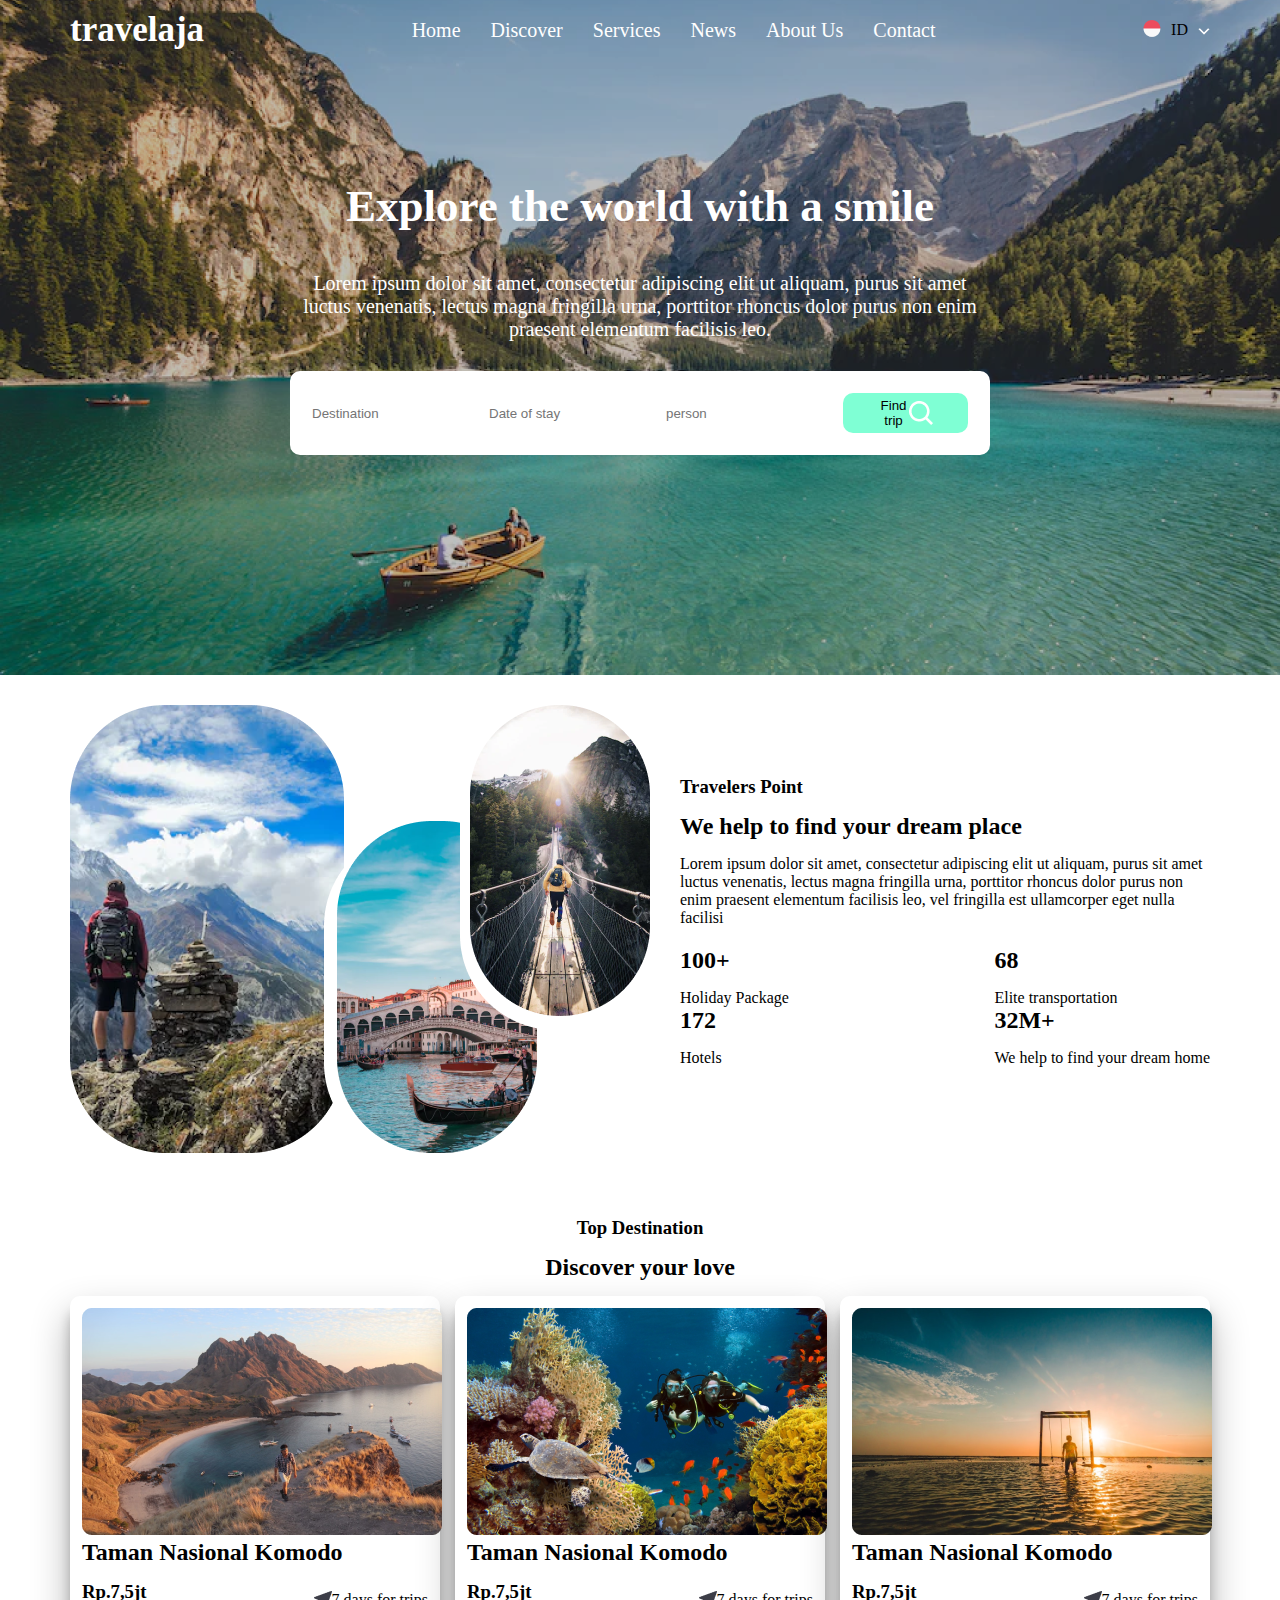
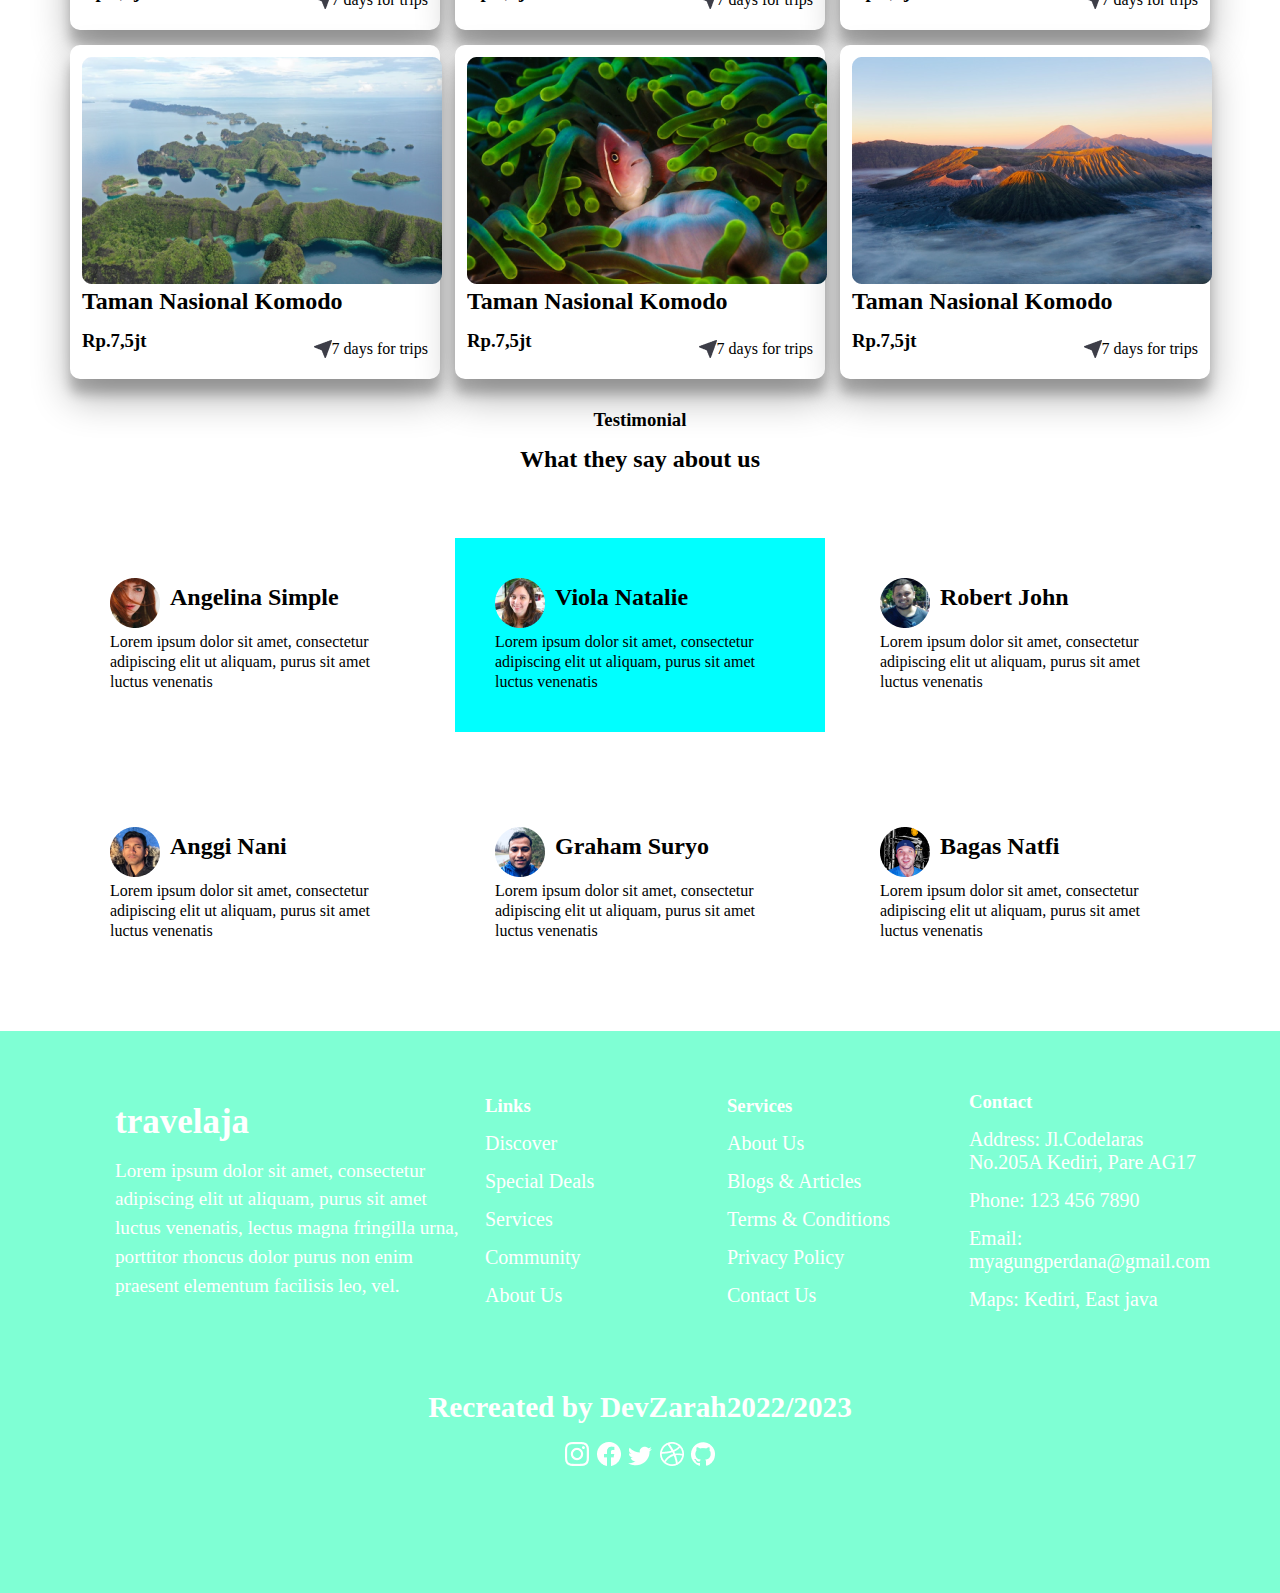
==== index.html @ 817340fe "First" ====
<!DOCTYPE html>
<html lang="en">
  <head>
    <meta charset="UTF-8" />
    <meta http-equiv="X-UA-Compatible" content="IE=edge" />
    <meta name="viewport" content="width=device-width, initial-scale=1.0" />
    <title>Travel landing page</title>
    <link rel="stylesheet" href="css/index.css" />
  </head>
  <body>
    <main>
      <div class="fBg">
        <header>
          <h1 class="logo">travelaja</h2>

          <nav>
            <a href="index.html">Home</a>
            <a href="discover.html">Discover</a>
            <a href="services.html">Services</a>
            <a href="news.html">News</a>
            <a href="about_us.html">About Us</a>
            <a href="contact.html">Contact</a>
          </nav>

          <div class="last">
            <div class="round">
              <img src="asset/indonesia-flag.png" alt="" />
            </div>
            <p>ID</p>
            <div class="arrow">
              <img src="asset/arrow-down-white.png" alt="" />
            </div>
          </div>
        </header>
        <div class="headerText">
          <h1>Explore the world with a smile</h1>
          <p>
            Lorem ipsum dolor sit amet, consectetur adipiscing elit ut aliquam,
            purus sit amet luctus venenatis, lectus magna fringilla urna,
            porttitor rhoncus dolor purus non enim praesent elementum facilisis
            leo.
          </p>
          <div class="boxxx">
           <div>
      <input type="text"
placeholder="Destination" class="input">
    </div>
    <div>
  <input type="text"
placeholder="Date of stay" class="input">
</div>
<div>
  <input type="text"
placeholder="person" class="input">
</div>
<button class="btn mobBtn">

  Find trip
<img src="asset/search.png" alt="">
</button>

</div> 
</div>

</div>
      <div class="second">
        <div class="images">
          <div>
            <img src="asset/travellers-point.png" alt="" />
          </div>
        </div>
        <div class="secondText">
          <h3>Travelers Point</h3>
          <h2>We help to find your dream place</h2>
          <p>
            Lorem ipsum dolor sit amet, consectetur adipiscing elit ut aliquam,
            purus sit amet luctus venenatis, lectus magna fringilla urna,
            porttitor rhoncus dolor purus non enim praesent elementum facilisis
            leo, vel fringilla est ullamcorper eget nulla facilisi
          </p>
          <div class="secondFlex">
            <div class="one">
              <div>
                <h2>100+</h2>
                <p>Holiday Package</p>
              </div>
              <div>
                <h2>172</h2>
                <p>Hotels</p>
              </div>
            </div>
            <div class="twoo">
              <div>
                <h2>68</h2>
                <p>Elite transportation</p>
              </div>
              <div>
                <h2>32M+</h2>
                <p>We help to find your dream home</p>
              </div>
            </div>
          </div>
        </div>
      </div>
      <div class="thirdText">
        <div class="center">
          <h3>Top Destination</h3>
          <h2>Discover your love</h2>
        </div>
        <div class="imagesHolder">
          <div class="box">
            <div class="img">
              <img src="asset/discovery-1.png" alt="" />
            </div>
            <div class="contents">
              <div class="head">
                <h2>Taman Nasional Komodo</h2>
              </div>
              <div class="flex">
                <h3>Rp.7,5jt</h3>
                <div class="flex2">
                  <img src="asset/discovery-location.png" alt="" />
                  <p>7 days for trips</p>
                </div>
              </div>
            
            </div>
          </div>
          <div class="box">
            <div class="img">
              <img src="asset/discovery-2.png" alt="" />
            </div>
            <div class="contents">
              <div class="head">
                <h2>Taman Nasional Komodo</h2>
              </div>
              <div class="flex">
                <h3>Rp.7,5jt</h3>
                <div class="flex2">
                  <img src="asset/discovery-location.png" alt="" />
                  <p>7 days for trips</p>
                </div>
              </div>
            </div>
          </div>
          <div class="box">
            <div class="img">
              <img src="asset/discovery-3.png" alt="" />
            </div>
            <div class="contents">
              <div class="head">
                <h2>Taman Nasional Komodo</h2>
              </div>
              <div class="flex">
                <h3>Rp.7,5jt</h3>
                <div class="flex2">
                  <img src="asset/discovery-location.png" alt="" />
                  <p>7 days for trips</p>
                </div>
              </div>
            </div>
          </div>
          <div class="box">
            <div class="img">
              <img src="asset/discovery-4.png" alt="" />
            </div>
            <div class="contents">
              <div class="head">
                <h2>Taman Nasional Komodo</h2>
              </div>
              <div class="flex">
                <h3>Rp.7,5jt</h3>
                <div class="flex2">
                  <img src="asset/discovery-location.png" alt="" />
                  <p>7 days for trips</p>
                </div>
              </div>
            </div>
          </div>
          <div class="box">
            <div class="img">
              <img src="asset/discovery-5.png" alt="" />
            </div>
            <div class="contents">
              <div class="head">
                <h2>Taman Nasional Komodo</h2>
              </div>
              <div class="flex">
                <h3>Rp.7,5jt</h3>
                <div class="flex2">
                  <img src="asset/discovery-location.png" alt="" />
                  <p>7 days for trips</p>
                </div>
              </div>
            </div>
          </div>
          <div class="box">
            <div class="img">
              <img src="asset/discovery-6.png" alt="" />
            </div>
            <div class="contents">
              <div class="head">
                <h2>Taman Nasional Komodo</h2>
              </div>
              <div class="flex">
                <h3>Rp.7,5jt</h3>
                <div class="flex2">
                  <img src="asset/discovery-location.png" alt="" />
                  <p>7 days for trips</p>
                </div>
              </div>
            </div>
          </div>
        </div>
      </div>
      <div class="testimonial">
        <div class="center">
          <h3>Testimonial</h3>
          <h2>What they say about us</h2>
        </div>
        <div class="con">
          <div class="minicon">
            <div class="title">
              <div><img src="asset/profile-1.png" alt="" /></div>
              <div>
                <h2>Angelina Simple</h2>
              </div>
            </div>
            <div class="text">
              <p>
                Lorem ipsum dolor sit amet, consectetur adipiscing elit ut
                aliquam, purus sit amet luctus venenatis
              </p>
            </div>
          </div>
          <div class="minicon color">
            <div class="title">
              <div><img src="asset/profile-2.png" alt="" /></div>
              <div>
                <h2>Viola Natalie</h2>
              </div>
            </div>
            <div class="text">
              <p>
                Lorem ipsum dolor sit amet, consectetur adipiscing elit ut
                aliquam, purus sit amet luctus venenatis
              </p>
            </div>
          </div>
          <div class="minicon">
            <div class="title">
              <div><img src="asset/profile-3.png" alt="" /></div>
              <div>
                <h2>Robert John</h2>
              </div>
            </div>
            <div class="text">
              <p>
                Lorem ipsum dolor sit amet, consectetur adipiscing elit ut
                aliquam, purus sit amet luctus venenatis
              </p>
            </div>
          </div>
          <div class="minicon">
            <div class="title">
              <div><img src="asset/profile-4.png" alt="" /></div>
              <div>
                <h2>Anggi Nani</h2>
              </div>
            </div>
            <div class="text">
              <p>
                Lorem ipsum dolor sit amet, consectetur adipiscing elit ut
                aliquam, purus sit amet luctus venenatis
              </p>
            </div>
          </div>
          <div class="minicon">
            <div class="title">
              <div><img src="asset/profile-5.png" alt="" /></div>
              <div>
                <h2>Graham Suryo</h2>
              </div>
            </div>
            <div class="text">
              <p>
                Lorem ipsum dolor sit amet, consectetur adipiscing elit ut
                aliquam, purus sit amet luctus venenatis
              </p>
            </div>
          </div>
          <div class="minicon">
            <div class="title">
              <div><img src="asset/profile-6.png" alt="" /></div>
              <div>
                <h2>Bagas Natfi</h2>
              </div>
            </div>
            <div class="text">
              <p>
                Lorem ipsum dolor sit amet, consectetur adipiscing elit ut
                aliquam, purus sit amet luctus venenatis
              </p>
            </div>
          </div>
        </div>
      </div>
      <footer>
        <div class="foot">
          <div class="one">
            <div class="word">
              <h2  class="logo">travelaja</h2>
              <p class="logoText">
                Lorem ipsum dolor sit amet, consectetur adipiscing elit ut
                aliquam, purus sit amet luctus venenatis, lectus magna fringilla
                urna, porttitor rhoncus dolor purus non enim praesent elementum
                facilisis leo, vel.
              </p>
            </div>
          </div>
          <div class="two">
            <h3>Links</h3>
            <div class="links">
              <a href="#">Discover</a>
              <a href="#">Special Deals</a>
              <a href="#">Services</a>
              <a href="#">Community</a>
              <a href="#">About Us</a>
            </div>
          </div>
          <div class="three">
            <h3>Services</h3>
          <div class="links">
              <a href="#">About Us</a>
            <a href="">Blogs & Articles</a>
            <a href="">Terms & Conditions</a>
            <a href="">Privacy Policy</a>
            <a href="">Contact Us</a>
          </div>
          </div>
          <div class="four">
            <h3>Contact</h3>
         <div class="links">
          <p>Address: Jl.Codelaras No.205A Kediri, Pare AG17</p>
          <p>Phone: 123 456 7890</p>
          <p>Email:<br>
            myagungperdana@gmail.com</p>
            <p>Maps: Kediri, East java</p>
         </div>
          </div>
        </div>
        
        <div class="icon">
          <h3> Recreated by DevZarah2022/2023</h3>
          <div class="tag">
            <img src="asset/instagram.png" alt="" />
            <img src="asset/facebook.png" alt="" />
            <img src="asset/twitter.png" alt="" />
            <img src="asset/dribble.png" alt="" />
            <img src="asset/github.png" alt="" />
          </div>
        </div>
      </footer>
    </main>
  </body>
</html>
---- css/index.css ----
* {
  box-sizing: border-box;
  margin: 0%;
  padding: 0%;
}
body{
  
  /* width: 100%vw; */
}
a {
  text-decoration: none;
  color: white;
}
main {
  width: 100%;
  margin: 0 auto;
}
header {
  display: flex;
  align-items: center;
  justify-content: space-between;
  padding-top: 0px;
  padding: 10px 70px;
}
.logo {
  font-size: 35px;
  margin: 0px;
}
nav {
  display: flex;
  justify-content: space-between;
  align-items: center;
  gap: 30px;
  font-size: 20px;

}
.last {
  display: flex;
  align-items: center;
  justify-content: space-between;
  gap: 10px;
}
.fBg {
  background-image: url("../asset/Background.png");
  padding-bottom: 100px;
margin-right: 0px;
  background-repeat: no-repeat;
}
h1 {
  font-size: 45px;
  color: white;
  margin-bottom: 40px;
}
.headerText {
  margin: 120px 0;
  text-align: center;
  color: white;
}
.headerText p {
  width: 700px;
  margin: 0 auto;
  font-size: 20px;
  margin-bottom: 30px;
  /* text-align: center;
    margin-left: 150px; */
}
/* .hold{
    position: relative;
} */
.boxxx {
  padding: 20px;
  border-radius: 10px;
  border: 2px solid white;
  width: 700px;
  background-color: white;
  display: flex;
  /* justify-content: space-between; */
  align-items: center;
  margin: 0 auto;
}
.input {
  background-color: transparent;
  border: none;
}
.btn {
  display: flex;
  justify-content: space-between;
  align-items: center;
  padding: 5px 35px;
  border-radius: 10px;
  background-color: aquamarine;
  border: none;
}
/* .black {
    position: absolute;
    top: 20px;
} */
.second {
  display: flex;
  flex-direction: row;
  padding: 30px 70px;
  justify-content: space-around;
  align-items: center;
}
.secondText {
  padding-left: 30px;
}
h3,
h2 {
  margin-bottom: 15px;
}
.secondFlex {
  display: flex;
  justify-content: space-between;
  margin: 20px 0px;
}
.thirdText {
  padding: 30px 70px;
}
.center {
  margin: 0 auto;
  text-align: center;
}
.imagesHolder {
  display: grid;
  grid-template-columns: repeat(auto-fit, minmax(350px, 3fr));
  gap: 15px;
  align-items: center;

}

.box {
  background-color: white;
  padding: 10px;
  width: 100%;
  margin: 0 auto;
  border-radius: 10px;
  border: 2px solid white;
  gap: 10px;
  box-shadow:  0 19px 38px rgba(0,0,0,0.30), 0 15px 12px rgba(0,0,0,0.22);
}
.flex {
  display: flex;
  justify-content: space-between;
  align-items: center;
}
.flex2 {
  display: flex;
  justify-content: space-between;
  align-items: center;
}

.con {
  display: grid;
  grid-template-columns: repeat(auto-fit, minmax(350px, 2fr));
  gap: 15px;
  padding: 30px 70px;
}
.title {
  display: flex;
  align-items: center;
  gap: 10px;
}
.minicon {
  margin: 20px 0px;
  padding: 40px;
  width: 100%;
}
.color {
  background-color: aqua;
}
.text {
  line-height: 20px;
}

footer {
  padding: 30px 70px;
  background-color: aquamarine;
  padding-bottom: 70px;
  color: white;
}
.foot {
  display: flex;
  justify-content: space-between;
  align-items: center;
  gap: 15px;
}

.two,
.three,
.four {
padding-bottom: 30px;
  flex-basis: 60%;
  margin-top: 30px;
}
.links {
  display: flex;
  flex-direction: column;
  gap: 15px;
  font-size: 20px;
  color: white;

}
.word{
  padding: 30px 45px;
  width: 400px;
}
.icon {
  /* margin: 0 auto; */
  text-align: center;
  margin: 50px 0px;
  font-size: 25px;
  color: white;
}
.logoText{
  width: 350px;
  line-height: 1.5;
  font-size: 1.2em;
  color: white;
  margin-top: 15px;
}
.tag{
  margin-top: 15px;
  font-size: 30px;
}
@media screen and (max-width: 600px) {
nav{
  display: none;
}
.last{
  display: none;
}
h1{
  font-size: 40.5px;
  color: white;
text-align: center;
}
.headerText p {
width: 450px;
text-align: center;
}
.input{
  display: none;
}
.boxxx{
  width: 450px;
}
.mobBtn{
  text-align: end;
  margin-left: 80px;
  border: 2px solid green;
}

.second {
display: flex;
flex-direction: column;
  padding: 20px 0px;
}
.images{
  width: 100%;
  margin: 0 auto;
  text-align: center;
}
.secondText {
  padding-left: 0px;
  margin-top: 60px;
padding: 20px 30px;
}
.secondFlex{
  display: flex;
  flex-direction: column;
}
.one h2,.twoo h2{
  margin: 10px 0px;
}
.imagesHolder{
  padding: 0px;
  display: flex;
  flex-direction: column;
}
.imagesHolder img{
  width: 100%;
}
.flex2 img{
  width: 10%;
}
.imagesHolder
.box {
  background-color: white;
  /* padding: 10px; */
  width: 100%;
  margin: 0 auto;
  border-radius: 10px;
  border: 2px solid white;
  gap: 10px;
  box-shadow:  0 19px 38px rgba(0,0,0,0.30), 0 15px 12px rgba(0,0,0,0.22);
}
.foot{
  display: flex;
  flex-direction: column;
  align-items: flex-start;
}
.word{
  padding: 0px;
  width: 300px;
}
}
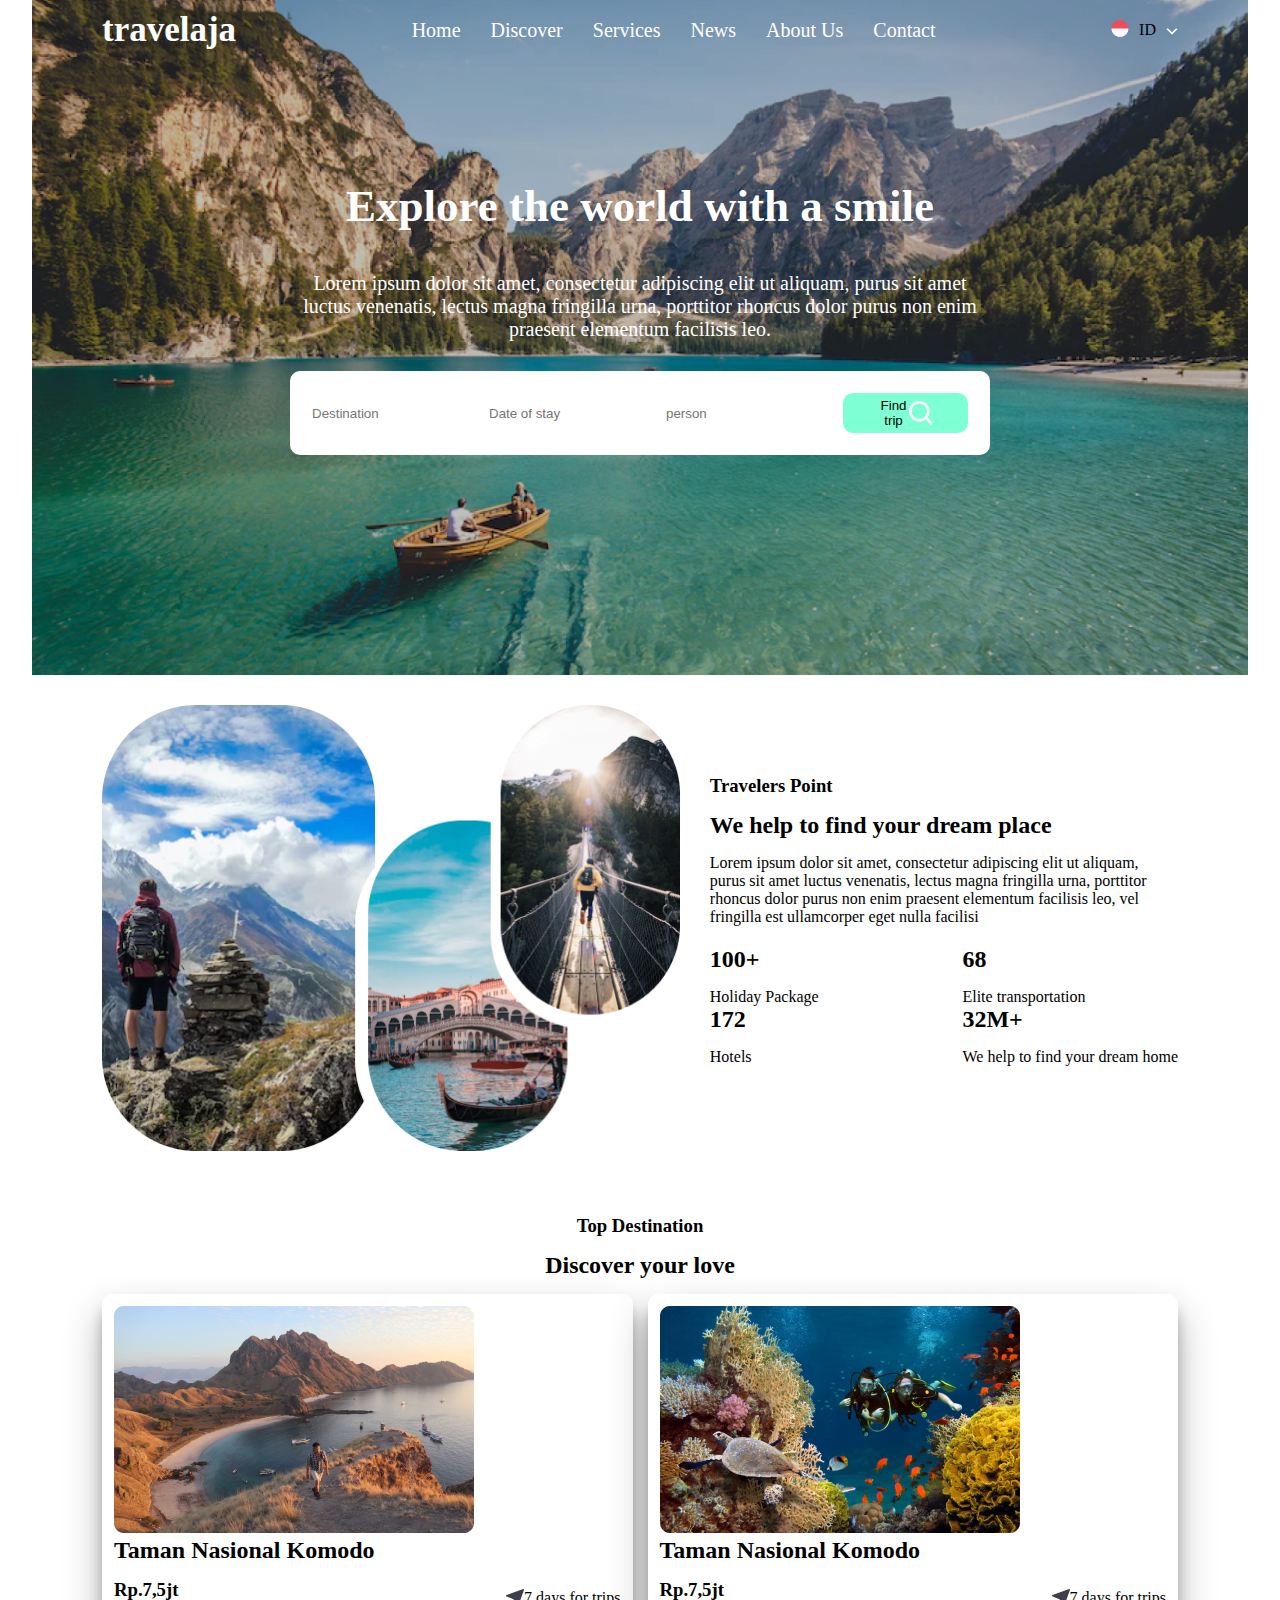
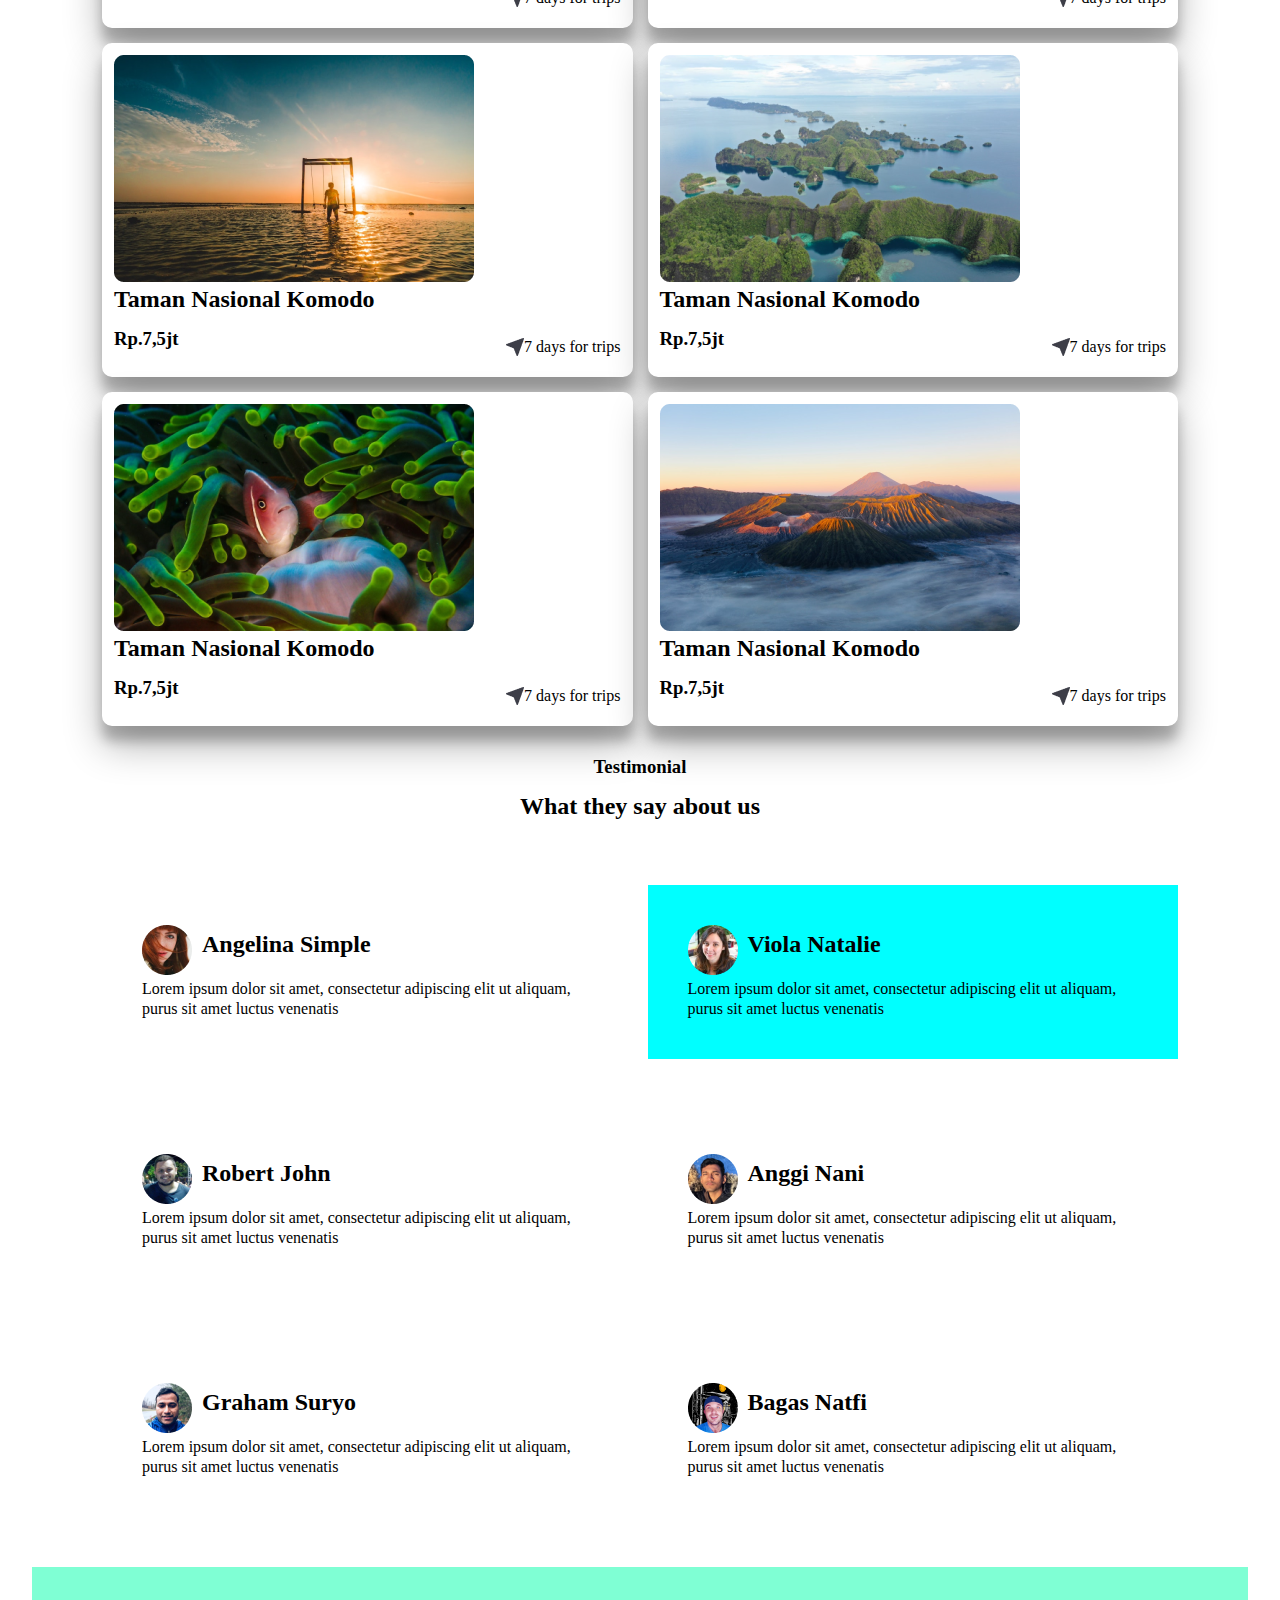
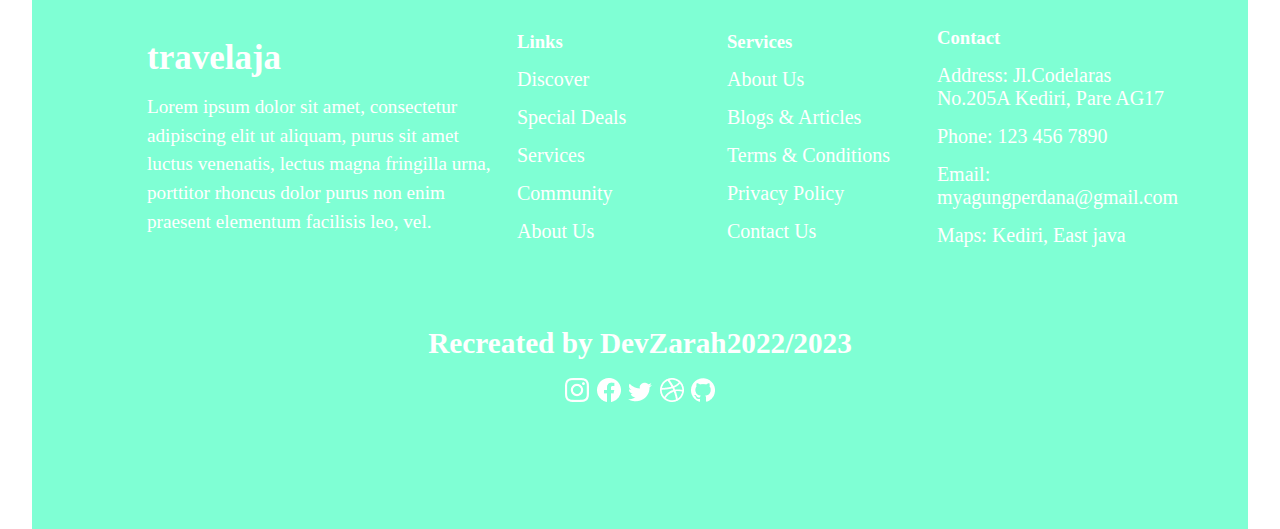
==== commit bf3dbd99: "second_commit" ====
--- a/index.html
+++ b/index.html
@@ -65,7 +65,7 @@
 </div>
       <div class="second">
         <div class="images">
-          <div>
+          <div class="map"> 
             <img src="asset/travellers-point.png" alt="" />
           </div>
         </div>
--- a/css/index.css
+++ b/css/index.css
@@ -3,18 +3,19 @@
   margin: 0%;
   padding: 0%;
 }
-body{
-  
-  /* width: 100%vw; */
+main{
+  width: 95%;
+  margin: 0 auto;
+
 }
 a {
   text-decoration: none;
   color: white;
 }
-main {
-  width: 100%;
-  margin: 0 auto;
-}
+/* main {
+  width: 100%;
+  margin: 0 auto;
+} */
 header {
   display: flex;
   align-items: center;
@@ -22,6 +23,7 @@
   padding-top: 0px;
   padding: 10px 70px;
 }
+
 .logo {
   font-size: 35px;
   margin: 0px;
@@ -44,6 +46,7 @@
   background-image: url("../asset/Background.png");
   padding-bottom: 100px;
 margin-right: 0px;
+background-size: cover;
   background-repeat: no-repeat;
 }
 h1 {
@@ -67,6 +70,13 @@
 /* .hold{
     position: relative;
 } */
+
+.map{
+  max-width: 700px;
+}
+.map img{
+  width: 100%;
+}
 .boxxx {
   padding: 20px;
   border-radius: 10px;
@@ -104,6 +114,7 @@
 }
 .secondText {
   padding-left: 30px;
+  width: 500px;
 }
 h3,
 h2 {
@@ -223,7 +234,7 @@
   margin-top: 15px;
   font-size: 30px;
 }
-@media screen and (max-width: 600px) {
+@media screen and (max-width: 767px) {
 nav{
   display: none;
 }
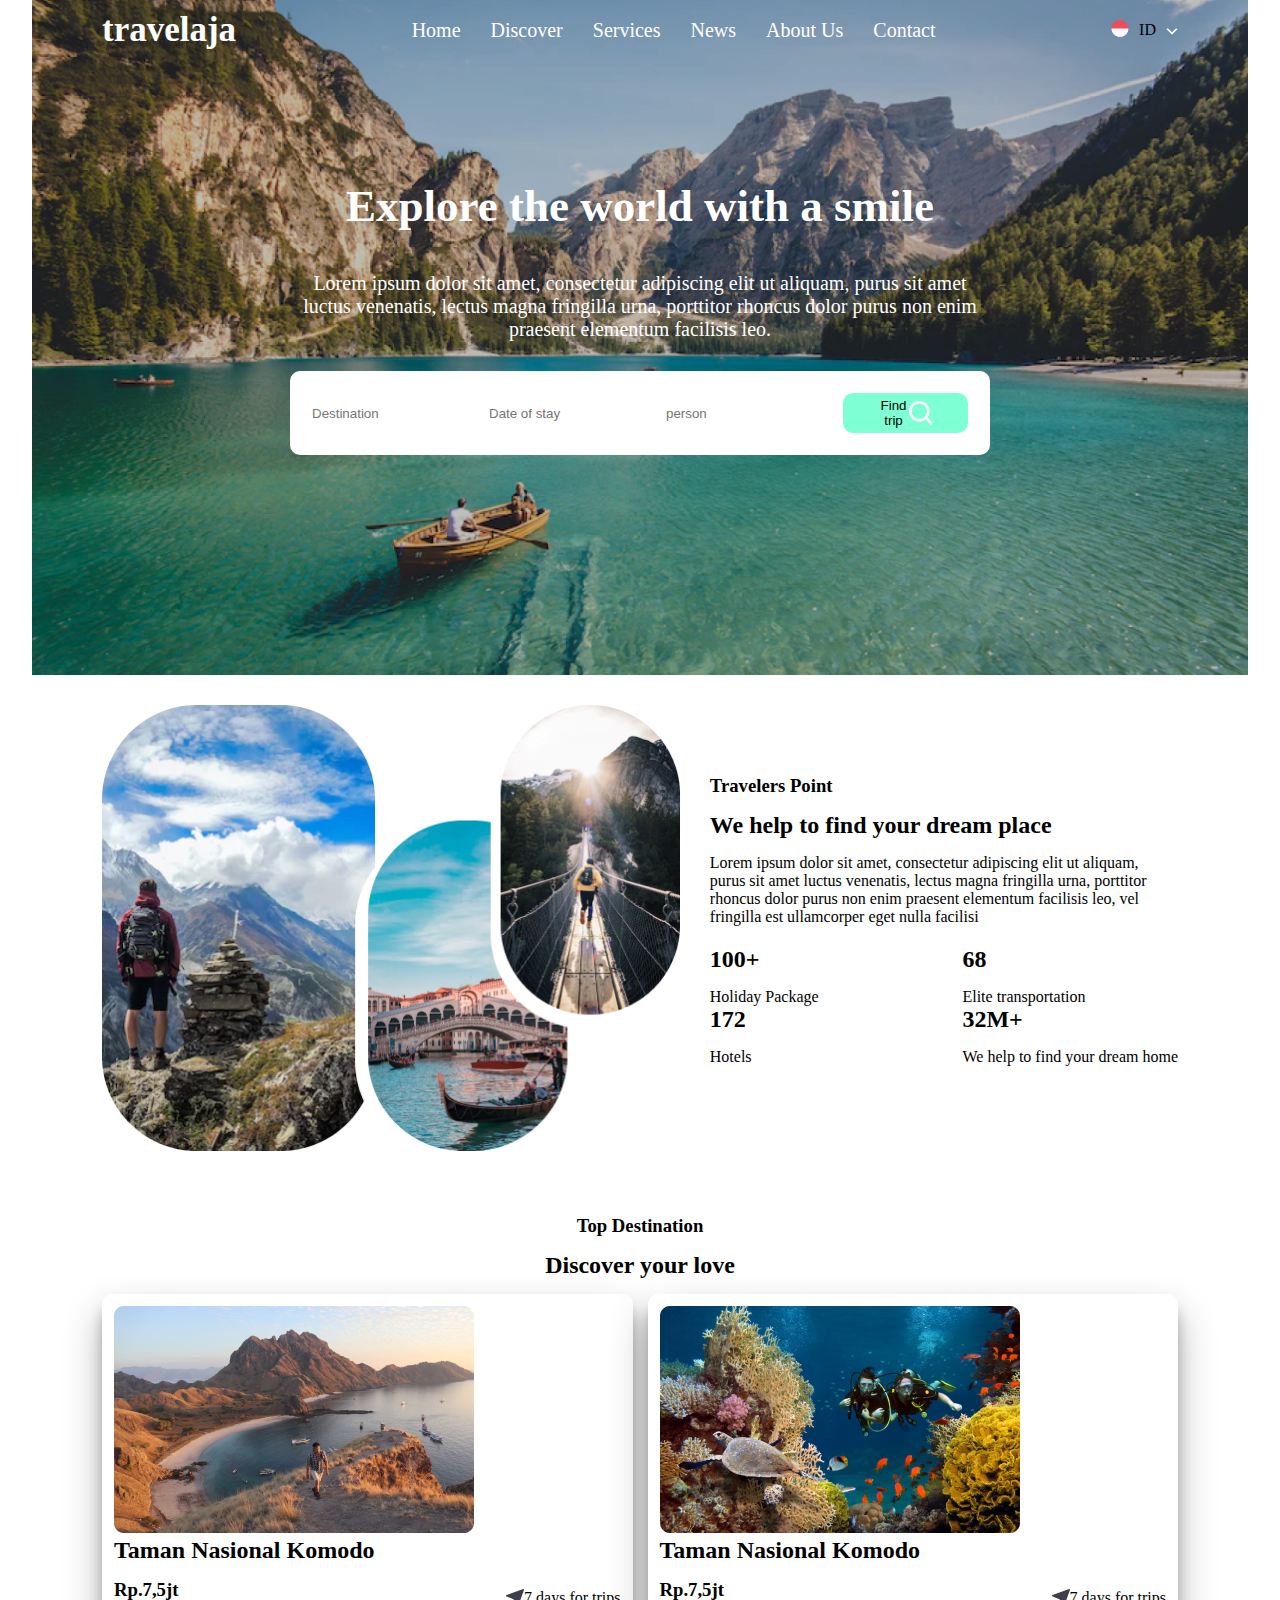
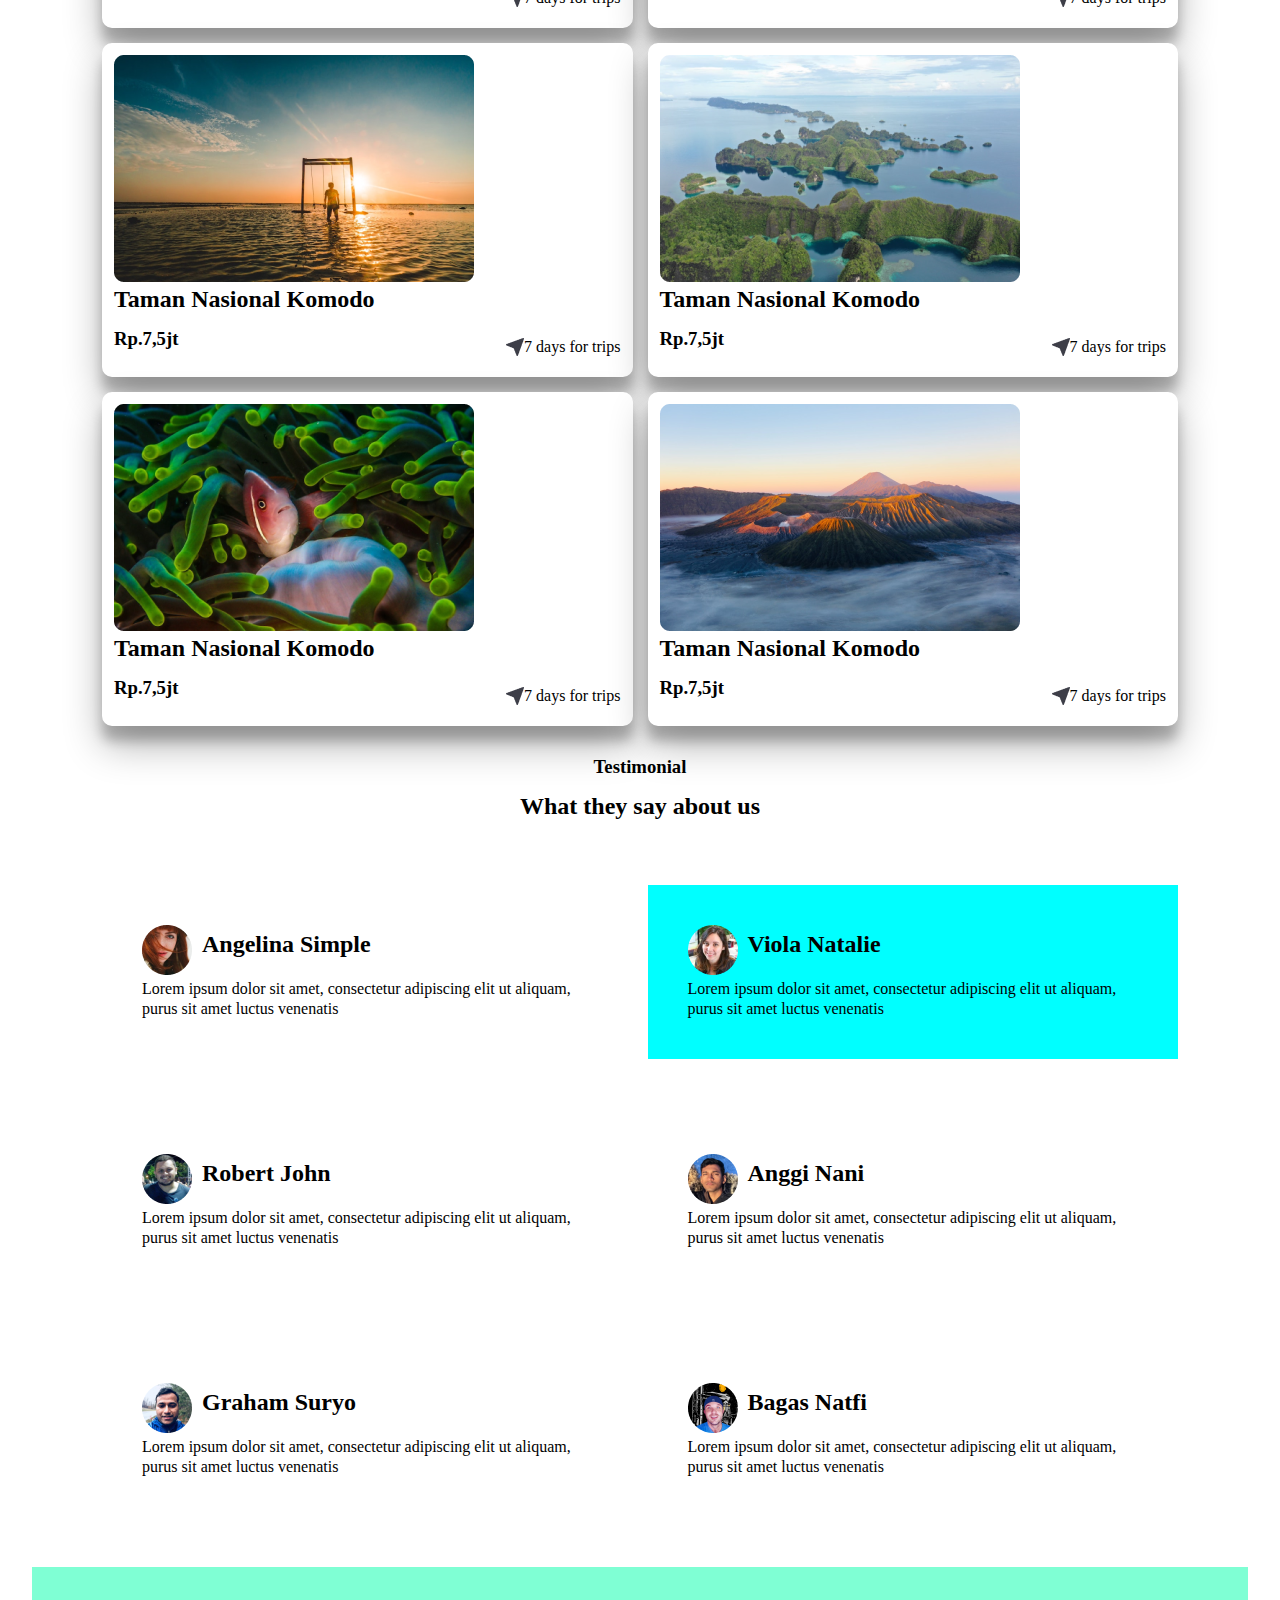
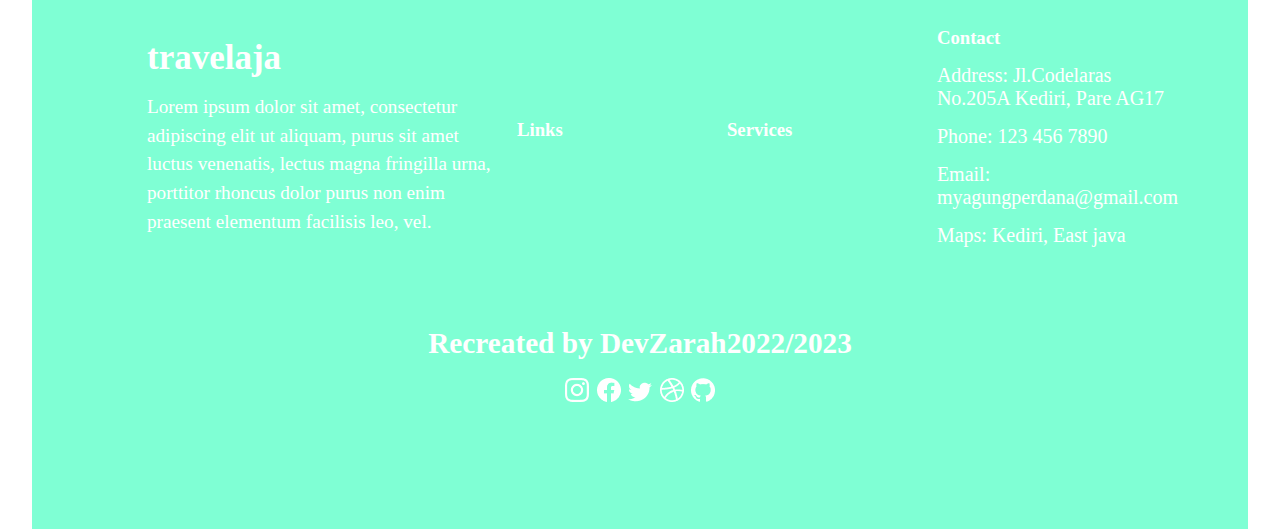
==== commit 863ffe10: "hamburger" ====
--- a/index.html
+++ b/index.html
@@ -31,7 +31,31 @@
               <img src="asset/arrow-down-white.png" alt="" />
             </div>
           </div>
+
+        <div class="navbar_container hide">
+          <div class="brand">
+            <h1>travelaja</h1>
+          </div>
+          <div class="bar">
+            <p onclick="showNav()">&#9776;</p>
+          </div>
+    
+        </div>
+   
+
         </header>
+        <div id="navLinks" class="mob_hide">
+          <nav class="links">
+            <a href="index.html">Home</a>
+            <a href="discover.html">Discover</a>
+            <a href="services.html">Services</a>
+            <a href="news.html">News</a>
+            <a href="about_us.html">About Us</a>
+            <a href="contact.html">Contact</a>
+          </nav>
+
+        </div>
+     
         <div class="headerText">
           <h1>Explore the world with a smile</h1>
           <p>
@@ -362,5 +386,19 @@
         </div>
       </footer>
     </main>
+
+
+    <script>
+      const navLinks = document.getElementById('navLinks');
+              function showNav() {
+                      if (window.innerWidth > 600) {
+                              navLinks.classList.remove('mob_hide')
+                      } else {
+                              navLinks.classList.toggle('mob_hide');
+                      }
+      }
+      window.addEventListener('resize', showNav)
+      
+  </script>
   </body>
 </html>
--- a/css/index.css
+++ b/css/index.css
@@ -8,6 +8,21 @@
   margin: 0 auto;
 
 }
+/* .bar{
+  display: none;
+}
+.brand{
+  display: none;
+}
+.mob_hide{
+  display: none;
+} */
+.hide{
+  display: none;
+}
+.show{
+  display: block;
+}
 a {
   text-decoration: none;
   color: white;
@@ -41,6 +56,9 @@
   align-items: center;
   justify-content: space-between;
   gap: 10px;
+}
+.links a{
+  display: none;
 }
 .fBg {
   background-image: url("../asset/Background.png");
@@ -235,8 +253,58 @@
   font-size: 30px;
 }
 @media screen and (max-width: 767px) {
+  main{
+    margin: 0 auto;
+  }
+
+.logo{
+    display: none;
+  }
+  .mob_hide{
+    display: none;
+    
+  }
 nav{
   display: none;
+}
+.bar {
+  display: block;
+  width: 25px;
+  height: 25px;
+  font-size: 25px;
+color:white;
+  cursor: pointer;
+}
+.brand{
+  max-width: 180px;
+  margin-top: 40px;
+}
+.navbar_container{
+  width: 100%;
+  display: flex;
+  justify-content: space-between;
+  align-items: center;
+  margin: 10px auto; 
+  font-size: 14.5px;
+  gap: 30px;
+ flex-wrap: wrap;
+
+}
+.links {
+
+  display: flex;
+  flex-direction: column; 
+ justify-content: flex-start;
+  gap: 0;
+  width: 500px;
+}
+.links a {
+  display: block;
+  border-bottom: 1px solid aquamarine;
+  width: 70%;
+  padding: 10px 0;
+  text-align: center;
+  color: aqua;
 }
 .last{
   display: none;
@@ -244,7 +312,7 @@
 h1{
   font-size: 40.5px;
   color: white;
-text-align: center;
+/* text-align: center; */
 }
 .headerText p {
 width: 450px;
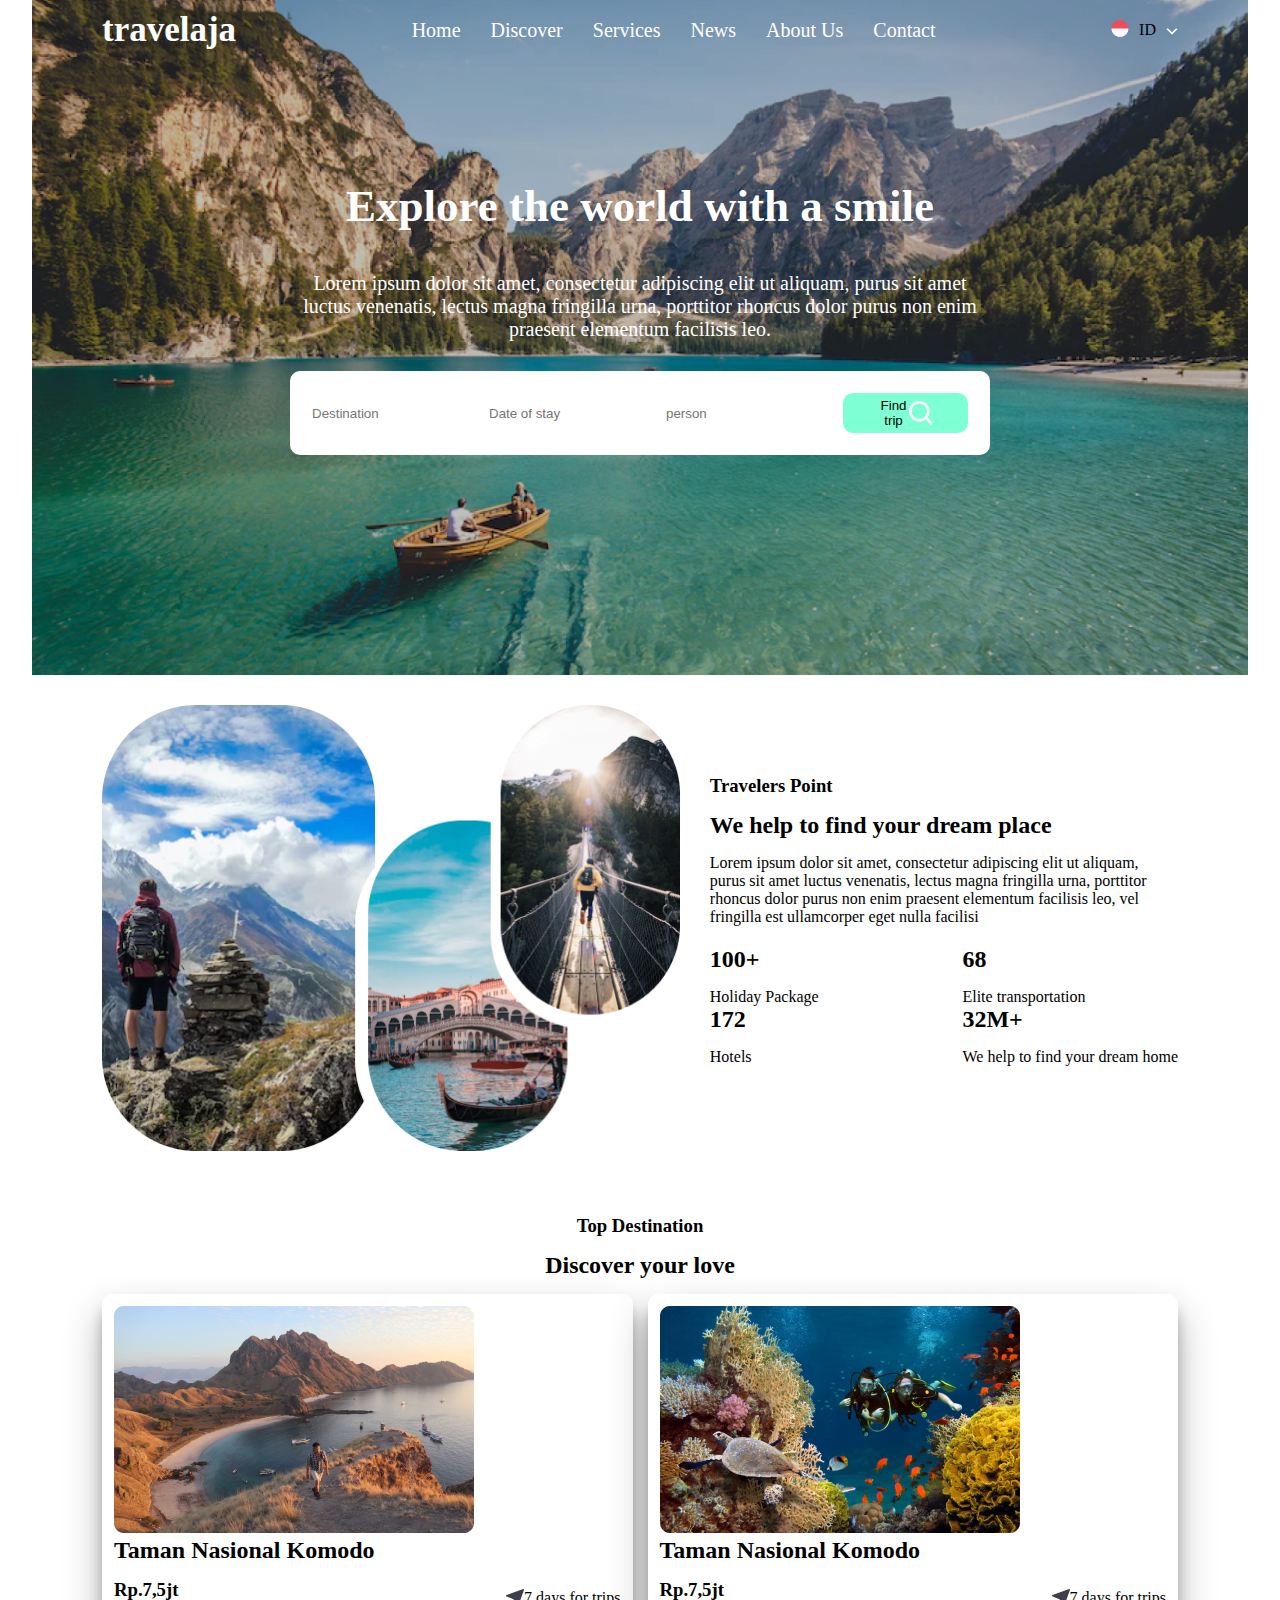
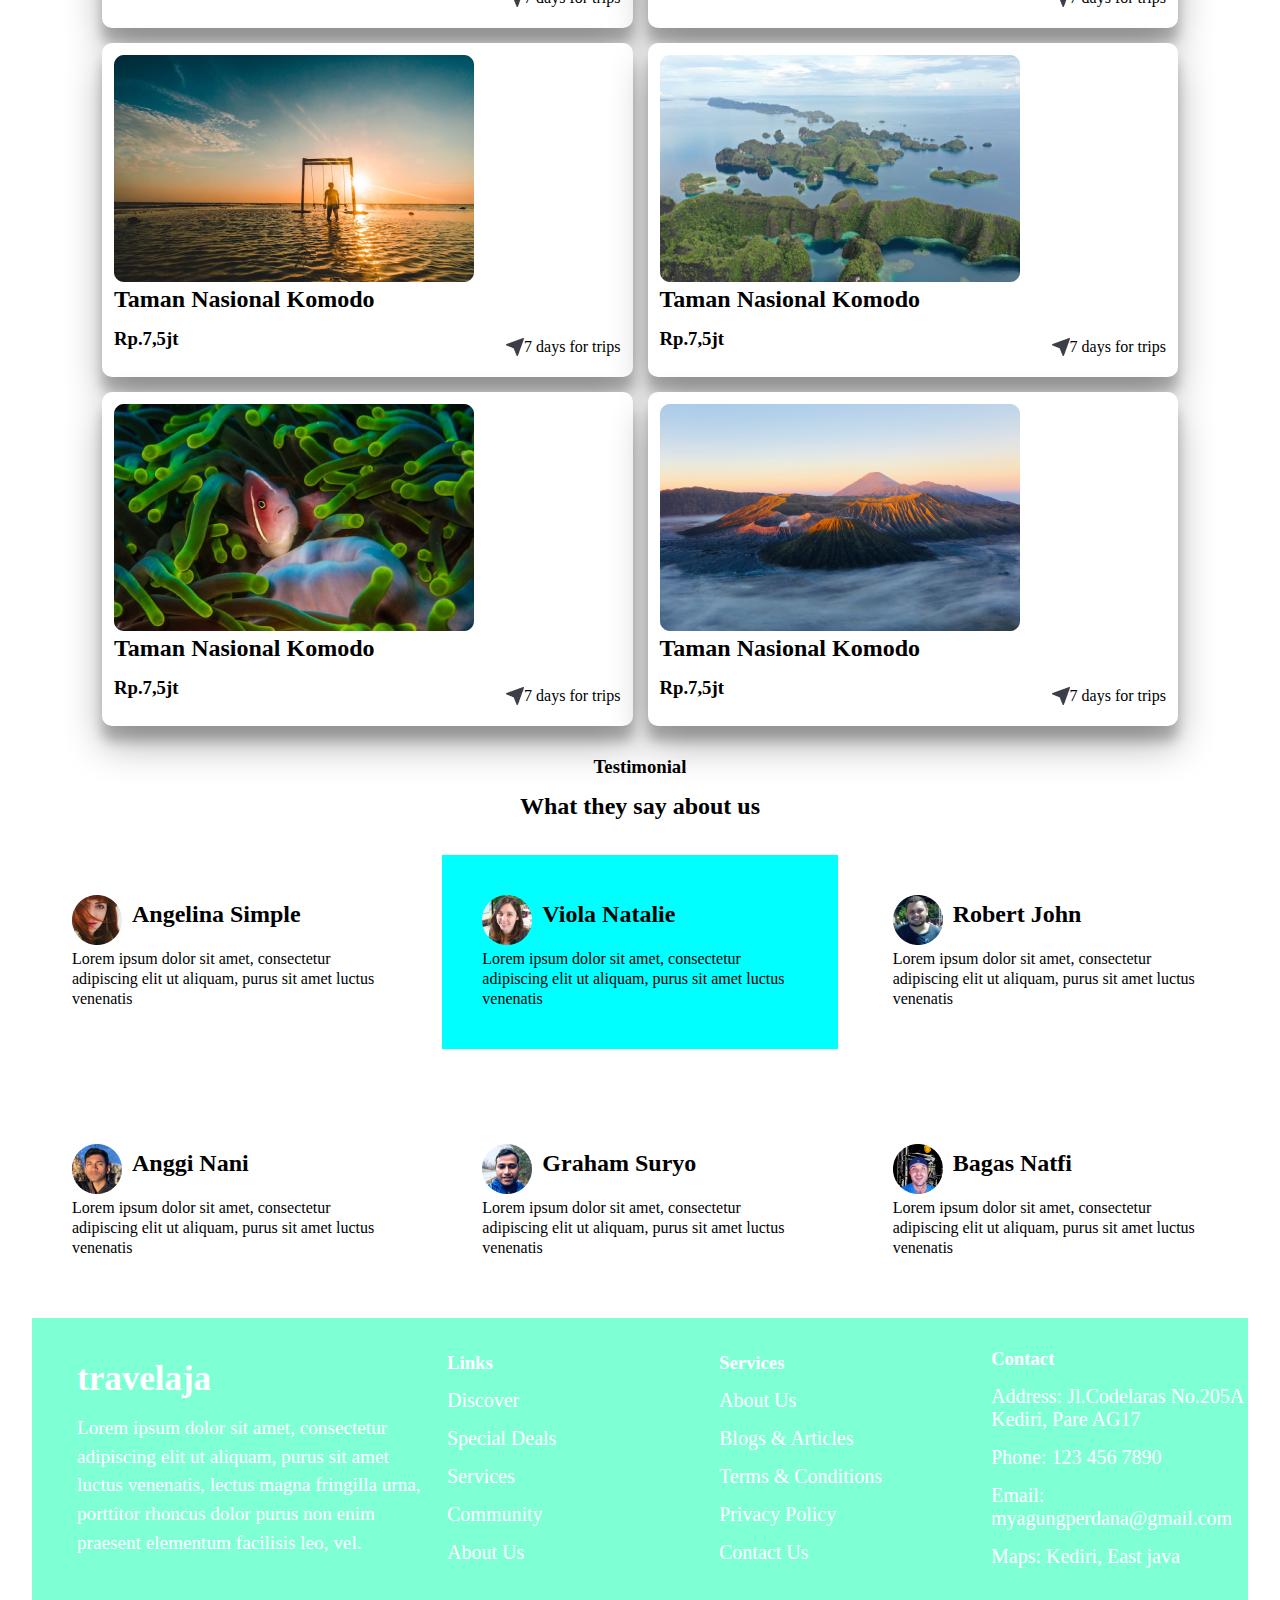
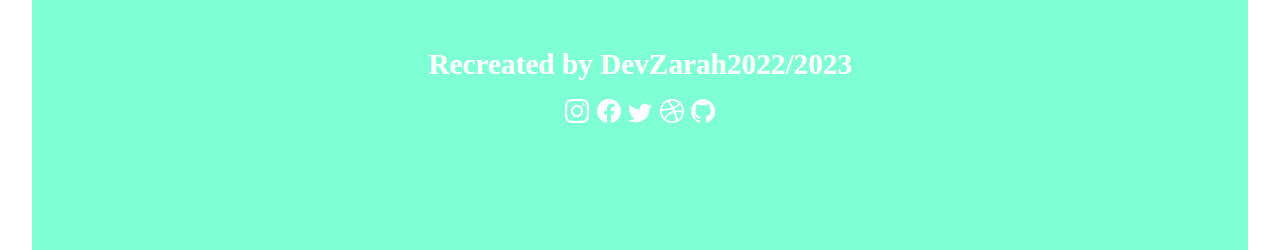
==== commit 7a8404ae: "updates" ====
--- a/index.html
+++ b/index.html
@@ -11,7 +11,7 @@
     <main>
       <div class="fBg">
         <header>
-          <h1 class="logo">travelaja</h2>
+          <h1 class="logo">travelaja</h1>
 
           <nav>
             <a href="index.html">Home</a>
@@ -45,7 +45,7 @@
 
         </header>
         <div id="navLinks" class="mob_hide">
-          <nav class="links">
+          <nav class="linkss">
             <a href="index.html">Home</a>
             <a href="discover.html">Discover</a>
             <a href="services.html">Services</a>
@@ -58,7 +58,7 @@
      
         <div class="headerText">
           <h1>Explore the world with a smile</h1>
-          <p>
+          <p class="headText">
             Lorem ipsum dolor sit amet, consectetur adipiscing elit ut aliquam,
             purus sit amet luctus venenatis, lectus magna fringilla urna,
             porttitor rhoncus dolor purus non enim praesent elementum facilisis
@@ -96,7 +96,7 @@
         <div class="secondText">
           <h3>Travelers Point</h3>
           <h2>We help to find your dream place</h2>
-          <p>
+          <p class="texxt">
             Lorem ipsum dolor sit amet, consectetur adipiscing elit ut aliquam,
             purus sit amet luctus venenatis, lectus magna fringilla urna,
             porttitor rhoncus dolor purus non enim praesent elementum facilisis
@@ -355,7 +355,7 @@
           <div class="three">
             <h3>Services</h3>
           <div class="links">
-              <a href="#">About Us</a>
+            <a href="#">About Us</a>
             <a href="">Blogs & Articles</a>
             <a href="">Terms & Conditions</a>
             <a href="">Privacy Policy</a>
--- a/css/index.css
+++ b/css/index.css
@@ -3,10 +3,9 @@
   margin: 0%;
   padding: 0%;
 }
-main{
+main {
   width: 95%;
   margin: 0 auto;
-
 }
 /* .bar{
   display: none;
@@ -17,10 +16,10 @@
 .mob_hide{
   display: none;
 } */
-.hide{
-  display: none;
-}
-.show{
+.hide {
+  display: none;
+}
+.show {
   display: block;
 }
 a {
@@ -49,7 +48,9 @@
   align-items: center;
   gap: 30px;
   font-size: 20px;
-
+}
+.headText {
+  width: 500px;
 }
 .last {
   display: flex;
@@ -57,14 +58,14 @@
   justify-content: space-between;
   gap: 10px;
 }
-.links a{
+.linkss a {
   display: none;
 }
 .fBg {
   background-image: url("../asset/Background.png");
   padding-bottom: 100px;
-margin-right: 0px;
-background-size: cover;
+  margin-right: 0px;
+  background-size: cover;
   background-repeat: no-repeat;
 }
 h1 {
@@ -89,10 +90,10 @@
     position: relative;
 } */
 
-.map{
+.map {
   max-width: 700px;
 }
-.map img{
+.map img {
   width: 100%;
 }
 .boxxx {
@@ -155,7 +156,6 @@
   grid-template-columns: repeat(auto-fit, minmax(350px, 3fr));
   gap: 15px;
   align-items: center;
-
 }
 
 .box {
@@ -166,7 +166,7 @@
   border-radius: 10px;
   border: 2px solid white;
   gap: 10px;
-  box-shadow:  0 19px 38px rgba(0,0,0,0.30), 0 15px 12px rgba(0,0,0,0.22);
+  box-shadow: 0 19px 38px rgba(0, 0, 0, 0.3), 0 15px 12px rgba(0, 0, 0, 0.22);
 }
 .flex {
   display: flex;
@@ -183,7 +183,7 @@
   display: grid;
   grid-template-columns: repeat(auto-fit, minmax(350px, 2fr));
   gap: 15px;
-  padding: 30px 70px;
+  /* padding: 30px 70px; */
 }
 .title {
   display: flex;
@@ -203,7 +203,7 @@
 }
 
 footer {
-  padding: 30px 70px;
+  /* padding: 30px 70px; */
   background-color: aquamarine;
   padding-bottom: 70px;
   color: white;
@@ -218,7 +218,7 @@
 .two,
 .three,
 .four {
-padding-bottom: 30px;
+  padding-bottom: 30px;
   flex-basis: 60%;
   margin-top: 30px;
 }
@@ -228,9 +228,9 @@
   gap: 15px;
   font-size: 20px;
   color: white;
-
-}
-.word{
+}
+
+.word {
   padding: 30px 45px;
   width: 400px;
 }
@@ -241,146 +241,153 @@
   font-size: 25px;
   color: white;
 }
-.logoText{
+.logoText {
   width: 350px;
   line-height: 1.5;
   font-size: 1.2em;
   color: white;
   margin-top: 15px;
 }
-.tag{
+.tag {
   margin-top: 15px;
   font-size: 30px;
 }
 @media screen and (max-width: 767px) {
-  main{
+  main {
     margin: 0 auto;
-  }
-
-.logo{
-    display: none;
-  }
-  .mob_hide{
-    display: none;
-    
-  }
-nav{
-  display: none;
-}
-.bar {
-  display: block;
-  width: 25px;
-  height: 25px;
-  font-size: 25px;
-color:white;
-  cursor: pointer;
-}
-.brand{
-  max-width: 180px;
-  margin-top: 40px;
-}
-.navbar_container{
-  width: 100%;
-  display: flex;
-  justify-content: space-between;
-  align-items: center;
-  margin: 10px auto; 
-  font-size: 14.5px;
-  gap: 30px;
- flex-wrap: wrap;
-
-}
-.links {
-
-  display: flex;
-  flex-direction: column; 
- justify-content: flex-start;
-  gap: 0;
-  width: 500px;
-}
-.links a {
+    width: 95%;
+  }
+
+  header .logo {
+    display: none;
+  }
+  .headText {
+    max-width: 350px;
+  }
+  .mob_hide {
+    display: none;
+  }
+  nav {
+    display: none;
+  }
+  .bar {
+    display: block;
+    width: 25px;
+    height: 25px;
+    font-size: 25px;
+    color: white;
+    cursor: pointer;
+  }
+  .brand {
+    max-width: 180px;
+    margin-top: 40px;
+  }
+  .navbar_container {
+    width: 100%;
+    display: flex;
+    justify-content: space-between;
+    align-items: center;
+    margin: 10px auto;
+    font-size: 14.5px;
+    gap: 30px;
+    flex-wrap: wrap;
+  }
+  .linkss {
+    display: flex;
+    flex-direction: column;
+    justify-content: flex-start;
+    gap: 0;
+    width: 500px;
+  }
+  /* .links a {
   display: block;
   border-bottom: 1px solid aquamarine;
   width: 70%;
   padding: 10px 0;
   text-align: center;
   color: aqua;
-}
-.last{
-  display: none;
-}
-h1{
-  font-size: 40.5px;
-  color: white;
-/* text-align: center; */
-}
-.headerText p {
-width: 450px;
-text-align: center;
-}
-.input{
-  display: none;
-}
-.boxxx{
-  width: 450px;
-}
-.mobBtn{
-  text-align: end;
-  margin-left: 80px;
-  border: 2px solid green;
-}
-
-.second {
-display: flex;
-flex-direction: column;
-  padding: 20px 0px;
-}
-.images{
-  width: 100%;
-  margin: 0 auto;
-  text-align: center;
-}
-.secondText {
-  padding-left: 0px;
-  margin-top: 60px;
-padding: 20px 30px;
-}
-.secondFlex{
-  display: flex;
-  flex-direction: column;
-}
-.one h2,.twoo h2{
-  margin: 10px 0px;
-}
-.imagesHolder{
-  padding: 0px;
-  display: flex;
-  flex-direction: column;
-}
-.imagesHolder img{
-  width: 100%;
-}
-.flex2 img{
-  width: 10%;
-}
-.imagesHolder
-.box {
-  background-color: white;
-  /* padding: 10px; */
-  width: 100%;
-  margin: 0 auto;
-  border-radius: 10px;
-  border: 2px solid white;
-  gap: 10px;
-  box-shadow:  0 19px 38px rgba(0,0,0,0.30), 0 15px 12px rgba(0,0,0,0.22);
-}
-.foot{
-  display: flex;
-  flex-direction: column;
-  align-items: flex-start;
-}
-.word{
-  padding: 0px;
-  width: 300px;
-}
-}
+  color: red;
+} */
+  .last {
+    display: none;
+  }
+  h1 {
+    font-size: 40.5px;
+    color: white;
+    /* text-align: center; */
+  }
+  .headerText p {
+    width: 450px;
+    text-align: center;
+  }
+  .input {
+    display: none;
+  }
+  .boxxx {
+    width: 450px;
+  }
+  .mobBtn {
+    text-align: end;
+    margin-left: 80px;
+    border: 2px solid green;
+  }
+
+  .second {
+    display: flex;
+    flex-direction: column;
+    padding: 20px 0px;
+  }
+  .images {
+    width: 100%;
+    margin: 0 auto;
+    text-align: center;
+  }
+  .secondText {
+    padding-left: 0px;
+    margin-top: 60px;
+    /* padding: 20px 30px; */
+    width: 300px;
+  }
+  .secondFlex {
+    display: flex;
+    flex-direction: column;
+  }
+  .one h2,
+  .twoo h2 {
+    margin: 10px 0px;
+  }
+  .imagesHolder {
+    padding: 0px;
+    display: flex;
+    flex-direction: column;
+  }
+  .imagesHolder img {
+    width: 100%;
+  }
+  .flex2 img {
+    width: 10%;
+  }
+  .imagesHolder .box {
+    background-color: white;
+    /* padding: 10px; */
+    width: 100%;
+    margin: 0 auto;
+    border-radius: 10px;
+    border: 2px solid white;
+    gap: 10px;
+    box-shadow: 0 19px 38px rgba(0, 0, 0, 0.3), 0 15px 12px rgba(0, 0, 0, 0.22);
+  }
+  .foot {
+    display: flex;
+    flex-direction: column;
+    align-items: flex-start;
+    margin-left: 30px;
+  }
+  .logoText{
+    width: 300px;
+  }
+  .word {
+    padding: 0px;
+    width: 300px;
+  }
+}
